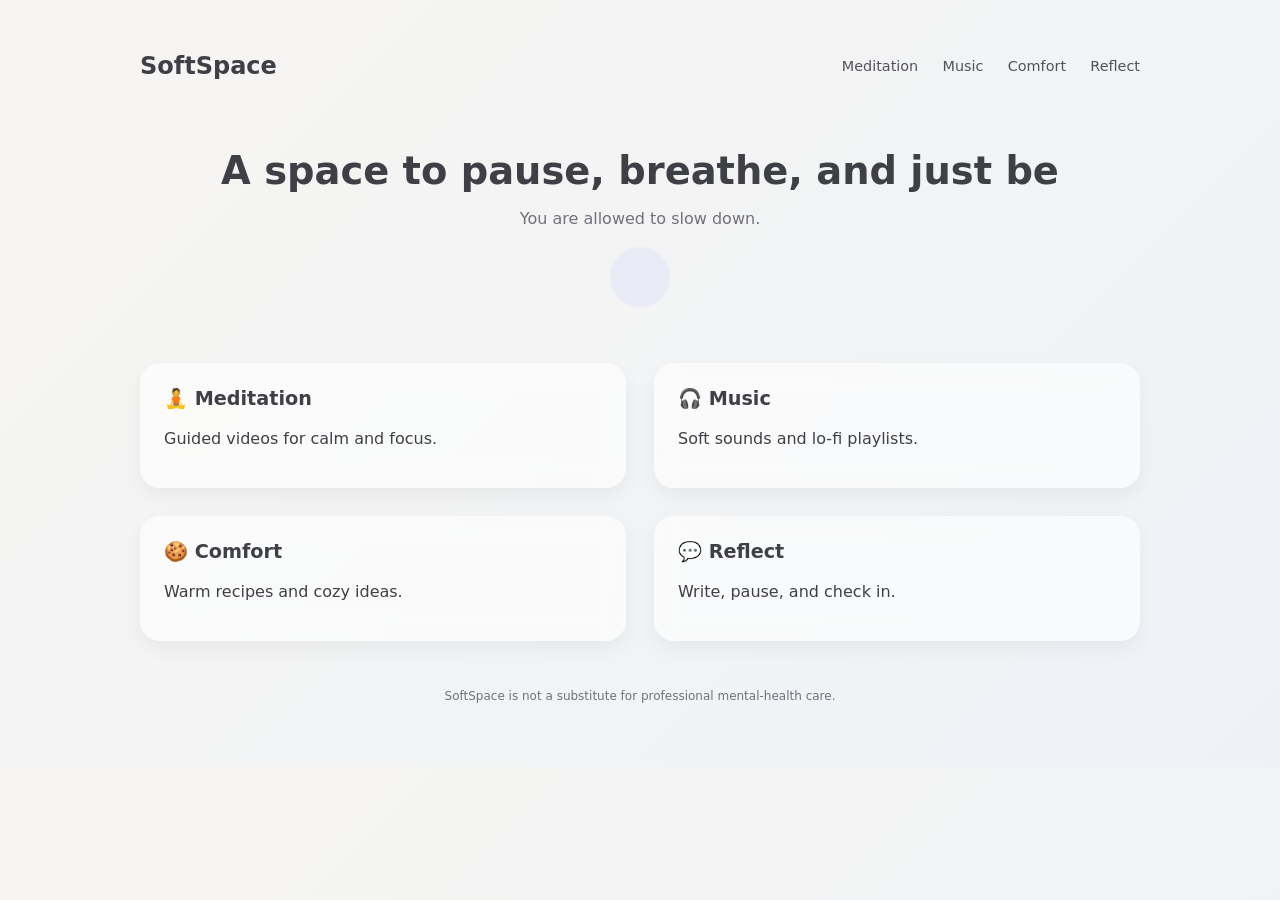
==== index.html @ f2c7fe56 "testing" ====
<!DOCTYPE html>
<html lang="en">
<head>
  <meta charset="UTF-8" />
  <title>SoftSpace</title>
  <meta name="viewport" content="width=device-width, initial-scale=1" />

  <style>
    body {
      font-family: system-ui, -apple-system, sans-serif;
      background: linear-gradient(135deg, #f7f5f2, #eef2f7);
      color: #3f3f46;
      margin: 0;
    }

    .container {
      max-width: 1000px;
      margin: 0 auto;
      padding: 2rem 1.5rem 4rem;
    }

    /* NAV */
    nav {
      display: flex;
      justify-content: space-between;
      align-items: center;
      margin-bottom: 3rem;
    }

    nav h1 {
      font-size: 1.5rem;
      font-weight: 600;
    }

    nav a {
      text-decoration: none;
      margin-left: 1.2rem;
      color: #52525b;
      font-size: 0.9rem;
      transition: 0.2s;
    }

    nav a:hover {
      color: #000;
    }

    /* HERO */
    .hero {
      text-align: center;
      margin-bottom: 3.5rem;
      animation: fadeIn 1.2s ease;
    }

    .hero h2 {
      font-size: 2.4rem;
      margin-bottom: 0.6rem;
      font-weight: 600;
    }

    .hero p {
      color: #71717a;
      font-size: 1rem;
    }

    /* SUBTLE GLOW DOT */
    .glow {
      width: 60px;
      height: 60px;
      margin: 1.2rem auto 0;
      border-radius: 50%;
      background: #e6e6fa;
      opacity: 0.6;
      animation: breathe 6s ease-in-out infinite;
    }

    @keyframes breathe {
      0% { transform: scale(1); }
      50% { transform: scale(1.25); }
      100% { transform: scale(1); }
    }

    /* GRID */
    .grid {
      display: grid;
      gap: 1.75rem;
    }

    @media (min-width: 768px) {
      .grid {
        grid-template-columns: repeat(2, 1fr);
      }
    }

    /* CARDS */
    .card-link {
      text-decoration: none;
      color: inherit;
    }

    .card {
      background: rgba(255,255,255,0.6);
      backdrop-filter: blur(12px);
      border-radius: 20px;
      padding: 1.5rem;
      box-shadow: 0 8px 20px rgba(0,0,0,0.05);
      transition: 0.25s;
    }

    .card:hover {
      transform: translateY(-6px);
      box-shadow: 0 12px 25px rgba(0,0,0,0.08);
    }

    .card h3 {
      margin-top: 0;
      font-size: 1.2rem;
    }

    /* FOOTER */
    footer {
      margin-top: 3rem;
      text-align: center;
      font-size: 0.75rem;
      color: #71717a;
    }

    /* FADE IN */
    @keyframes fadeIn {
      from {
        opacity: 0;
        transform: translateY(15px);
      }
      to {
        opacity: 1;
        transform: translateY(0);
      }
    }
  </style>
</head>

<body>
  <main class="container">

    <nav>
      <h1>SoftSpace</h1>
      <div>
        <a href="meditation.html">Meditation</a>
        <a href="music.html">Music</a>
        <a href="comfort.html">Comfort</a>
        <a href="reflect.html">Reflect</a>
      </div>
    </nav>

    <section class="hero">
      <h2>A space to pause, breathe, and just be</h2>
      <p>You are allowed to slow down.</p>

      <!-- subtle calming element -->
      <div class="glow"></div>
    </section>

    <div class="grid">

      <a href="meditation.html" class="card-link">
        <div class="card">
          <h3>🧘 Meditation</h3>
          <p>Guided videos for calm and focus.</p>
        </div>
      </a>

      <a href="music.html" class="card-link">
        <div class="card">
          <h3>🎧 Music</h3>
          <p>Soft sounds and lo-fi playlists.</p>
        </div>
      </a>

      <a href="comfort.html" class="card-link">
        <div class="card">
          <h3>🍪 Comfort</h3>
          <p>Warm recipes and cozy ideas.</p>
        </div>
      </a>

      <a href="reflect.html" class="card-link">
        <div class="card">
          <h3>💬 Reflect</h3>
          <p>Write, pause, and check in.</p>
        </div>
      </a>

    </div>

    <footer>
      SoftSpace is not a substitute for professional mental-health care.
    </footer>

  </main>
</body>
</html>
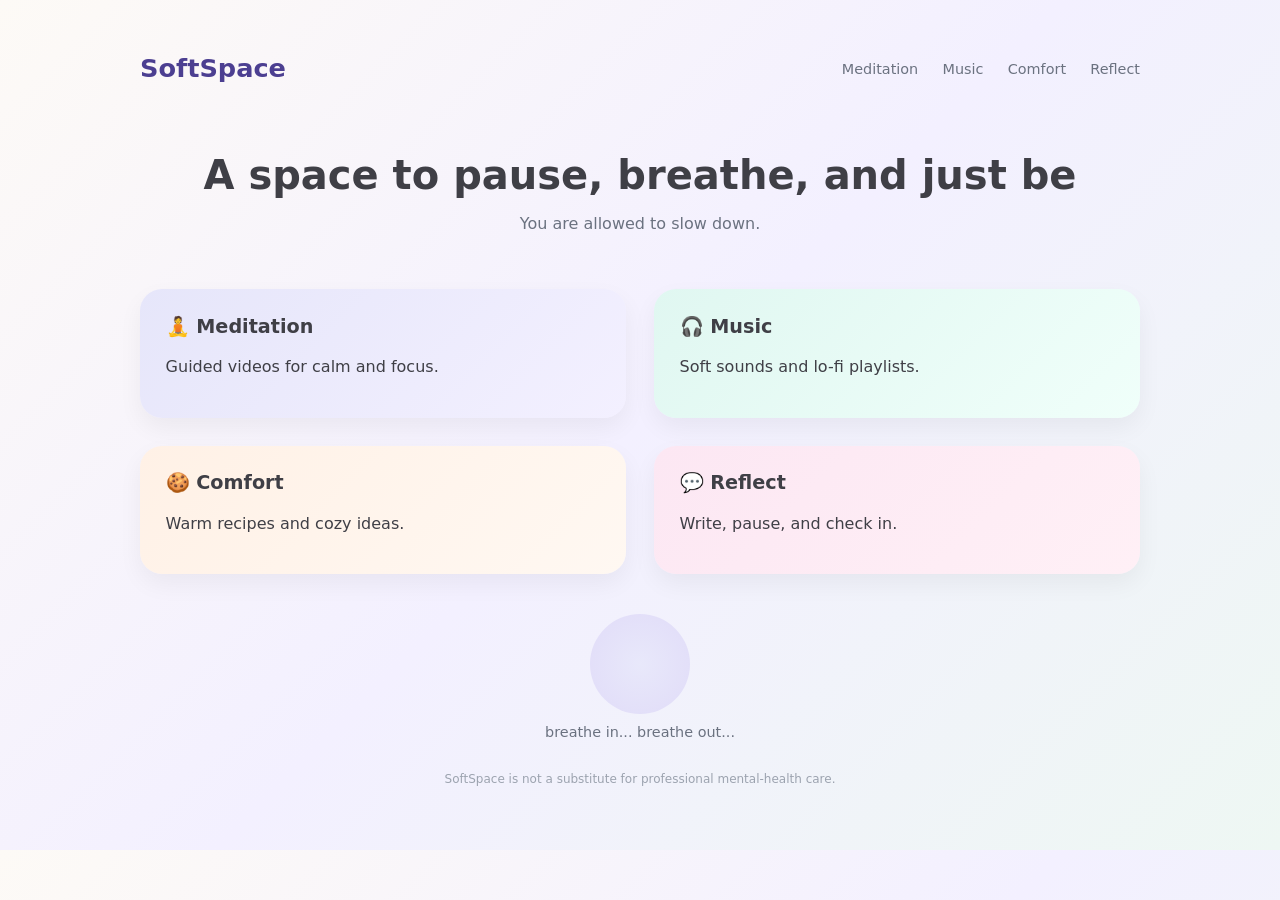
==== commit ab664404: "added comfort, meditation, music, and reflect" ====
--- a/index.html
+++ b/index.html
@@ -8,7 +8,7 @@
   <style>
     body {
       font-family: system-ui, -apple-system, sans-serif;
-      background: linear-gradient(135deg, #f7f5f2, #eef2f7);
+      background: linear-gradient(135deg, #fdfaf6, #f3f0ff, #eef7f3);
       color: #3f3f46;
       margin: 0;
     }
@@ -28,61 +28,45 @@
     }
 
     nav h1 {
-      font-size: 1.5rem;
+      font-size: 1.6rem;
       font-weight: 600;
+      color: #4c3f91;
     }
 
     nav a {
       text-decoration: none;
       margin-left: 1.2rem;
-      color: #52525b;
+      color: #6b7280;
       font-size: 0.9rem;
       transition: 0.2s;
     }
 
     nav a:hover {
-      color: #000;
+      color: #4c3f91;
     }
 
     /* HERO */
     .hero {
       text-align: center;
       margin-bottom: 3.5rem;
-      animation: fadeIn 1.2s ease;
     }
 
     .hero h2 {
-      font-size: 2.4rem;
+      font-size: 2.5rem;
       margin-bottom: 0.6rem;
       font-weight: 600;
     }
 
     .hero p {
-      color: #71717a;
+      color: #6b7280;
       font-size: 1rem;
-    }
-
-    /* SUBTLE GLOW DOT */
-    .glow {
-      width: 60px;
-      height: 60px;
-      margin: 1.2rem auto 0;
-      border-radius: 50%;
-      background: #e6e6fa;
-      opacity: 0.6;
-      animation: breathe 6s ease-in-out infinite;
-    }
-
-    @keyframes breathe {
-      0% { transform: scale(1); }
-      50% { transform: scale(1.25); }
-      100% { transform: scale(1); }
     }
 
     /* GRID */
     .grid {
       display: grid;
       gap: 1.75rem;
+      margin-bottom: 2.5rem;
     }
 
     @media (min-width: 768px) {
@@ -91,24 +75,40 @@
       }
     }
 
-    /* CARDS */
+    /* CARD LINKS */
     .card-link {
       text-decoration: none;
       color: inherit;
     }
 
+    /* CARDS (COZY COLORS) */
     .card {
-      background: rgba(255,255,255,0.6);
-      backdrop-filter: blur(12px);
-      border-radius: 20px;
-      padding: 1.5rem;
-      box-shadow: 0 8px 20px rgba(0,0,0,0.05);
+      border-radius: 22px;
+      padding: 1.6rem;
+      box-shadow: 0 10px 25px rgba(0,0,0,0.05);
       transition: 0.25s;
+      color: #3f3f46;
     }
 
     .card:hover {
       transform: translateY(-6px);
-      box-shadow: 0 12px 25px rgba(0,0,0,0.08);
+    }
+
+    /* INDIVIDUAL CARD COLORS */
+    .card.meditation {
+      background: linear-gradient(135deg, #e6e6fa, #f3f0ff);
+    }
+
+    .card.music {
+      background: linear-gradient(135deg, #e0f7f1, #f0fffa);
+    }
+
+    .card.comfort {
+      background: linear-gradient(135deg, #fff1e6, #fff8f2);
+    }
+
+    .card.reflect {
+      background: linear-gradient(135deg, #fce7f3, #fff0f6);
     }
 
     .card h3 {
@@ -116,31 +116,49 @@
       font-size: 1.2rem;
     }
 
+    /* 🌿 BREATHING */
+    .breathing-section {
+      text-align: center;
+      margin-top: 1rem;
+      margin-bottom: 2rem;
+    }
+
+    .breathing-circle {
+      width: 100px;
+      height: 100px;
+      margin: 0 auto 0.6rem;
+      border-radius: 50%;
+      background: radial-gradient(circle, #e6e6fa, #dcd6f7);
+      opacity: 0.8;
+      animation: breathe 6s ease-in-out infinite;
+    }
+
+    .breathing-text {
+      font-size: 0.9rem;
+      color: #6b7280;
+    }
+
+    @keyframes breathe {
+      0% { transform: scale(1); }
+      50% { transform: scale(1.35); }
+      100% { transform: scale(1); }
+    }
+
     /* FOOTER */
     footer {
-      margin-top: 3rem;
+      margin-top: 1.5rem;
       text-align: center;
       font-size: 0.75rem;
-      color: #71717a;
-    }
-
-    /* FADE IN */
-    @keyframes fadeIn {
-      from {
-        opacity: 0;
-        transform: translateY(15px);
-      }
-      to {
-        opacity: 1;
-        transform: translateY(0);
-      }
-    }
+      color: #9ca3af;
+    }
+
   </style>
 </head>
 
 <body>
   <main class="container">
 
+    <!-- NAV -->
     <nav>
       <h1>SoftSpace</h1>
       <div>
@@ -151,39 +169,38 @@
       </div>
     </nav>
 
+    <!-- HERO -->
     <section class="hero">
       <h2>A space to pause, breathe, and just be</h2>
       <p>You are allowed to slow down.</p>
-
-      <!-- subtle calming element -->
-      <div class="glow"></div>
     </section>
 
+    <!-- GRID -->
     <div class="grid">
 
       <a href="meditation.html" class="card-link">
-        <div class="card">
+        <div class="card meditation">
           <h3>🧘 Meditation</h3>
           <p>Guided videos for calm and focus.</p>
         </div>
       </a>
 
       <a href="music.html" class="card-link">
-        <div class="card">
+        <div class="card music">
           <h3>🎧 Music</h3>
           <p>Soft sounds and lo-fi playlists.</p>
         </div>
       </a>
 
       <a href="comfort.html" class="card-link">
-        <div class="card">
+        <div class="card comfort">
           <h3>🍪 Comfort</h3>
           <p>Warm recipes and cozy ideas.</p>
         </div>
       </a>
 
       <a href="reflect.html" class="card-link">
-        <div class="card">
+        <div class="card reflect">
           <h3>💬 Reflect</h3>
           <p>Write, pause, and check in.</p>
         </div>
@@ -191,6 +208,13 @@
 
     </div>
 
+    <!-- BREATHING -->
+    <div class="breathing-section">
+      <div class="breathing-circle"></div>
+      <div class="breathing-text">breathe in... breathe out...</div>
+    </div>
+
+    <!-- FOOTER -->
     <footer>
       SoftSpace is not a substitute for professional mental-health care.
     </footer>
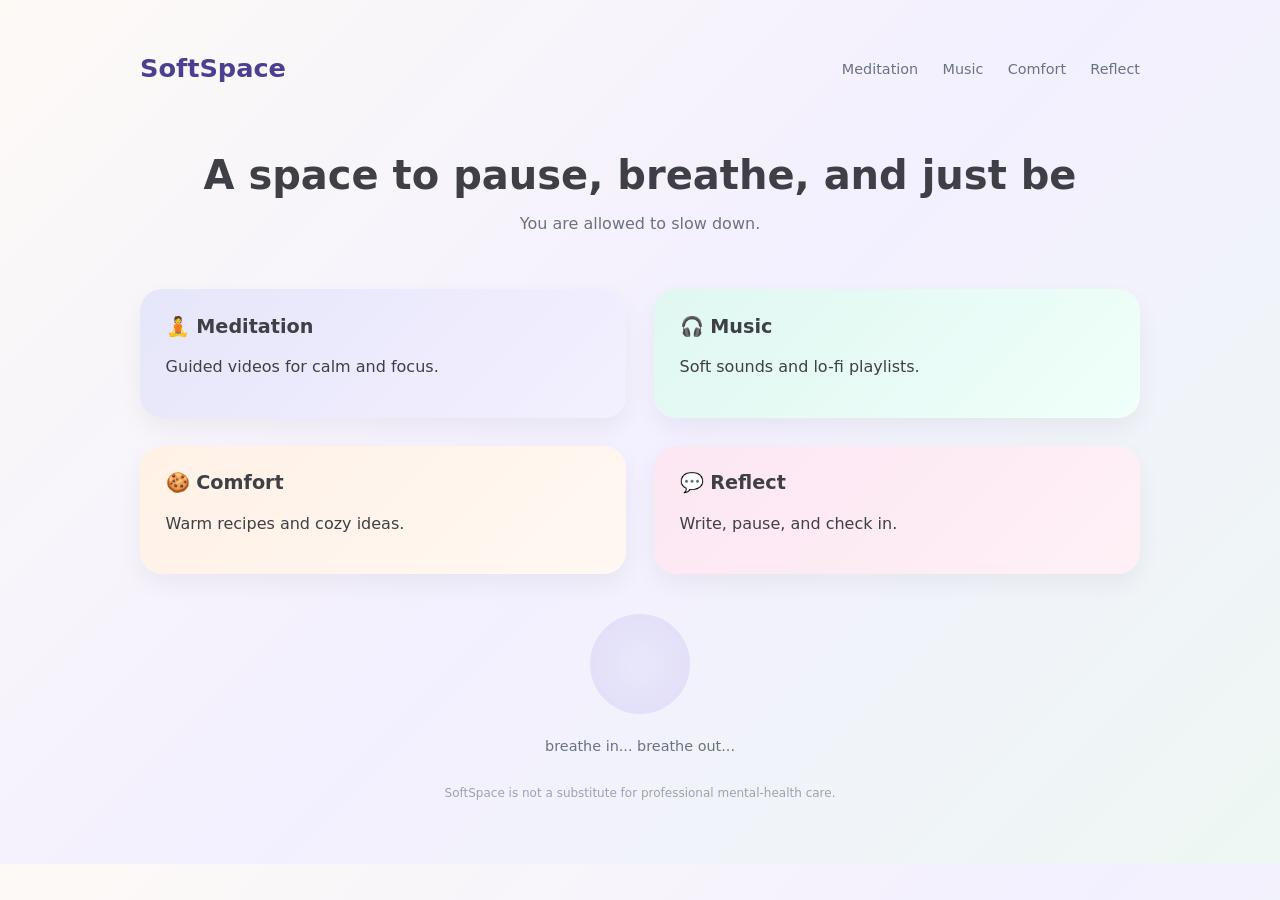
==== commit eebed821: "added recipes w/ ingrediants" ====
--- a/index.html
+++ b/index.html
@@ -136,6 +136,7 @@
     .breathing-text {
       font-size: 0.9rem;
       color: #6b7280;
+      margin-top: 1.5rem;
     }
 
     @keyframes breathe {
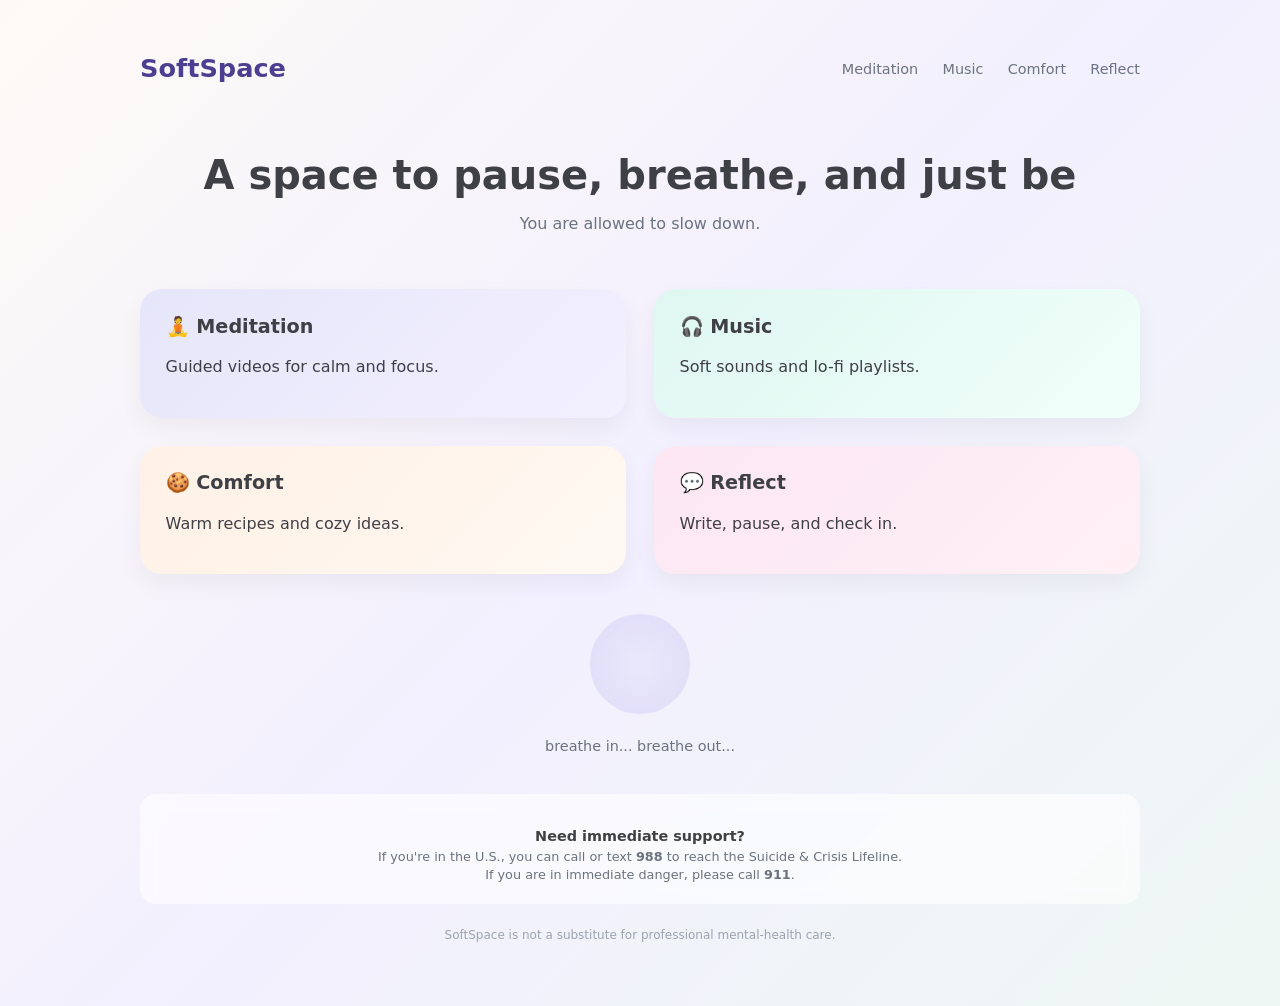
==== commit fd8df1c8: "adding support lines" ====
--- a/index.html
+++ b/index.html
@@ -143,6 +143,27 @@
       0% { transform: scale(1); }
       50% { transform: scale(1.35); }
       100% { transform: scale(1); }
+    }
+
+    .support {
+      margin-top: 2.5rem;
+      padding: 1.2rem;
+      border-radius: 16px;
+      background: rgba(255,255,255,0.6);
+      backdrop-filter: blur(10px);
+      text-align: center;
+    }
+
+    .support-title {
+      font-size: 0.9rem;
+      font-weight: 600;
+      margin-bottom: 0.3rem;
+    }
+
+    .support-text {
+      font-size: 0.8rem;
+      color: #6b7280;
+      margin: 0.2rem 0;
     }
 
     /* FOOTER */
@@ -215,6 +236,16 @@
       <div class="breathing-text">breathe in... breathe out...</div>
     </div>
 
+    <section class="support">
+      <p class="support-title">Need immediate support?</p>
+      <p class="support-text">
+        If you're in the U.S., you can call or text <strong>988</strong> to reach the Suicide & Crisis Lifeline.
+      </p>
+      <p class="support-text">
+        If you are in immediate danger, please call <strong>911</strong>.
+      </p>
+    </section>
+
     <!-- FOOTER -->
     <footer>
       SoftSpace is not a substitute for professional mental-health care.
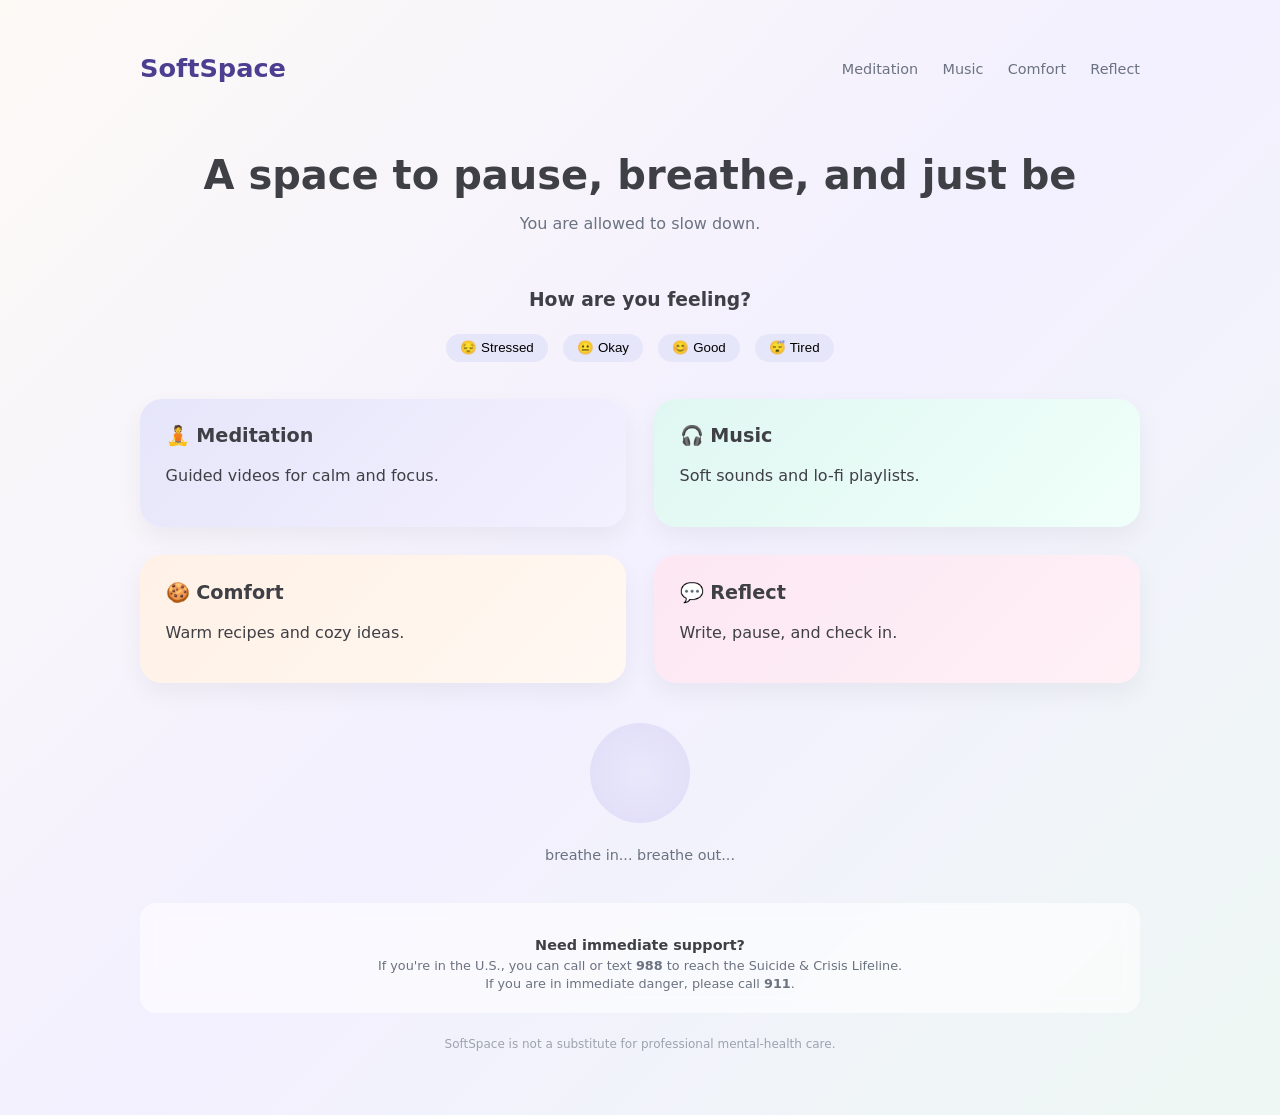
==== commit 8014ae37: "adding give me a prompt + how are you feeling" ====
--- a/index.html
+++ b/index.html
@@ -172,6 +172,26 @@
       text-align: center;
       font-size: 0.75rem;
       color: #9ca3af;
+    }
+
+    .mood-section {
+      text-align: center;
+      margin-bottom: 2rem;
+    }
+
+    .mood-buttons button {
+      margin: 0.3rem;
+      padding: 0.4rem 0.9rem;
+      border-radius: 999px;
+      border: none;
+      background: #e6e6fa;
+      cursor: pointer;
+    }
+
+    .mood-result {
+      margin-top: 0.8rem;
+      font-size: 0.9rem;
+      color: #4c3f91;
     }
 
   </style>
@@ -197,6 +217,20 @@
       <p>You are allowed to slow down.</p>
     </section>
 
+    <!-- MOOD CHECK -->
+    <div class="mood-section">
+      <h3>How are you feeling?</h3>
+
+      <div class="mood-buttons">
+        <button onclick="setMood('stressed')">😔 Stressed</button>
+        <button onclick="setMood('okay')">😐 Okay</button>
+        <button onclick="setMood('good')">😊 Good</button>
+        <button onclick="setMood('tired')">😴 Tired</button>
+      </div>
+
+      <div id="moodResult" class="mood-result"></div>
+    </div>
+
     <!-- GRID -->
     <div class="grid">
 
@@ -252,5 +286,21 @@
     </footer>
 
   </main>
+
+  <script>
+    function setMood(mood) {
+      const result = document.getElementById("moodResult");
+    
+      const responses = {
+        stressed: "Try a 5-minute breathing exercise + rain sounds.",
+        okay: "Maybe reflect for a moment or listen to soft music.",
+        good: "Keep the energy going—maybe share a kind thought.",
+        tired: "Take a pause. Tea + a short meditation could help."
+      };
+    
+      result.innerText = responses[mood];
+    }
+    </script>
+
 </body>
 </html>
